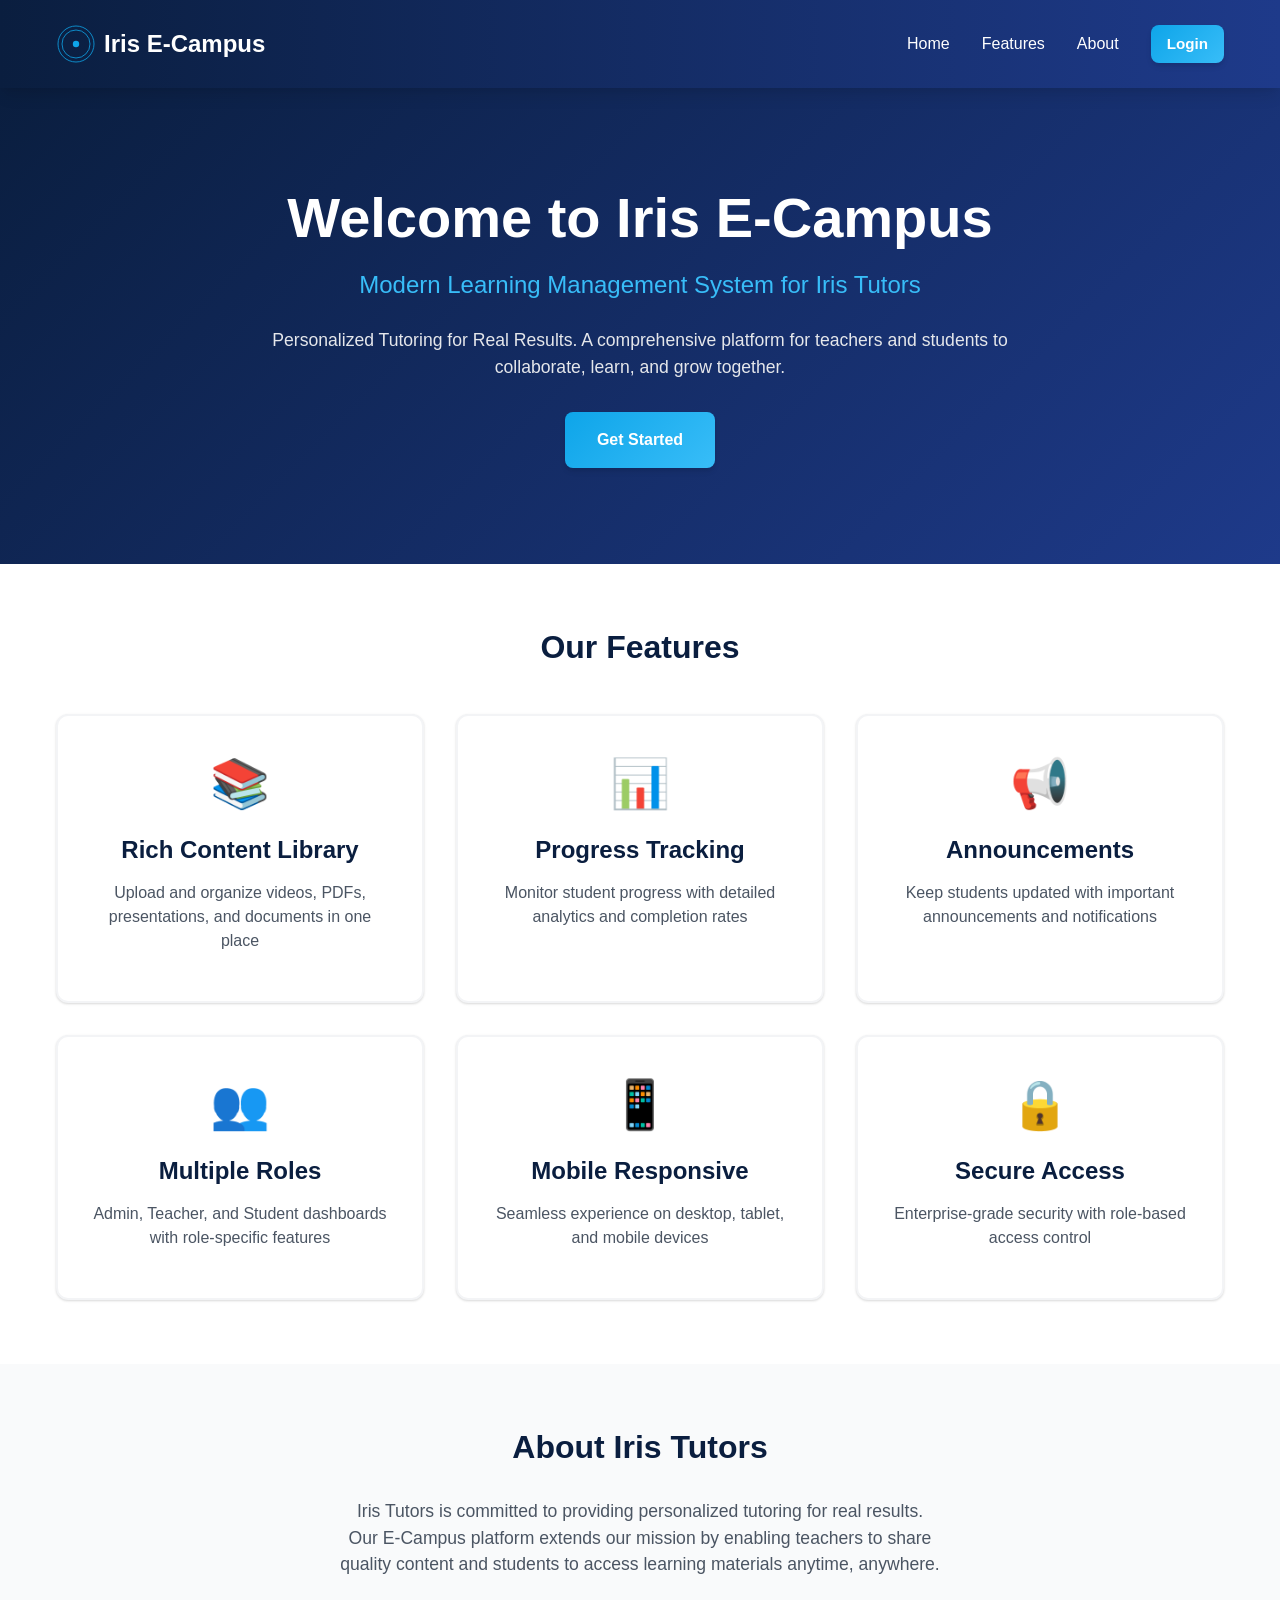
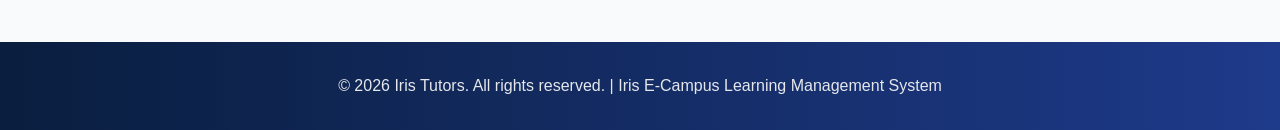
==== index.html @ 7f619073 "Add complete Iris E-Campus project files - HTML pages, CSS styling, and JavaScript functionality" ====
<!DOCTYPE html>
<html lang="en">
<head>
    <meta charset="UTF-8">
    <meta name="viewport" content="width=device-width, initial-scale=1.0">
    <title>Iris E-Campus - Learning Management System</title>
    <link rel="stylesheet" href="assets/css/styles.css">
</head>
<body>
    <!-- Navigation -->
    <nav class="navbar">
        <div class="container">
            <div class="navbar-brand">
                <div class="logo">
                    <svg class="logo-icon" viewBox="0 0 100 100" xmlns="http://www.w3.org/2000/svg">
                        <circle cx="50" cy="50" r="45" fill="none" stroke="currentColor" stroke-width="2"/>
                        <circle cx="50" cy="50" r="35" fill="none" stroke="currentColor" stroke-width="2"/>
                        <circle cx="50" cy="50" r="8" fill="currentColor"/>
                    </svg>
                    <span>Iris E-Campus</span>
                </div>
            </div>
            <div class="navbar-menu">
                <a href="#home" class="nav-link">Home</a>
                <a href="#features" class="nav-link">Features</a>
                <a href="#about" class="nav-link">About</a>
                <a href="login.html" class="btn btn-primary">Login</a>
            </div>
        </div>
    </nav>

    <!-- Hero Section -->
    <section class="hero" id="home">
        <div class="container">
            <div class="hero-content">
                <h1 class="hero-title">Welcome to Iris E-Campus</h1>
                <p class="hero-subtitle">Modern Learning Management System for Iris Tutors</p>
                <p class="hero-description">
                    Personalized Tutoring for Real Results. A comprehensive platform for teachers and students 
                    to collaborate, learn, and grow together.
                </p>
                <a href="login.html" class="btn btn-large btn-primary">Get Started</a>
            </div>
        </div>
    </section>

    <!-- Features Section -->
    <section class="features" id="features">
        <div class="container">
            <h2>Our Features</h2>
            <div class="features-grid">
                <div class="feature-card">
                    <div class="feature-icon">📚</div>
                    <h3>Rich Content Library</h3>
                    <p>Upload and organize videos, PDFs, presentations, and documents in one place</p>
                </div>
                <div class="feature-card">
                    <div class="feature-icon">📊</div>
                    <h3>Progress Tracking</h3>
                    <p>Monitor student progress with detailed analytics and completion rates</p>
                </div>
                <div class="feature-card">
                    <div class="feature-icon">📢</div>
                    <h3>Announcements</h3>
                    <p>Keep students updated with important announcements and notifications</p>
                </div>
                <div class="feature-card">
                    <div class="feature-icon">👥</div>
                    <h3>Multiple Roles</h3>
                    <p>Admin, Teacher, and Student dashboards with role-specific features</p>
                </div>
                <div class="feature-card">
                    <div class="feature-icon">📱</div>
                    <h3>Mobile Responsive</h3>
                    <p>Seamless experience on desktop, tablet, and mobile devices</p>
                </div>
                <div class="feature-card">
                    <div class="feature-icon">🔒</div>
                    <h3>Secure Access</h3>
                    <p>Enterprise-grade security with role-based access control</p>
                </div>
            </div>
        </div>
    </section>

    <!-- About Section -->
    <section class="about" id="about">
        <div class="container">
            <h2>About Iris Tutors</h2>
            <p>
                Iris Tutors is committed to providing personalized tutoring for real results. Our E-Campus platform 
                extends our mission by enabling teachers to share quality content and students to access learning materials anytime, anywhere.
            </p>
        </div>
    </section>

    <!-- Footer -->
    <footer class="footer">
        <div class="container">
            <p>&copy; 2026 Iris Tutors. All rights reserved. | Iris E-Campus Learning Management System</p>
        </div>
    </footer>

    <script src="assets/js/main.js"></script>
</body>
</html>
---- assets/css/styles.css ----
/* =====================================================
   IRIS E-CAMPUS - MAIN STYLES
   Color Scheme: Dark Blue, Light Blue, Purple
   ===================================================== */

:root {
    /* Primary Colors - Blue Theme */
    --dark-blue: #0a1e3f;
    --light-blue: #1e3a8a;
    --bright-blue: #0ea5e9;
    --sky-blue: #38bdf8;
    --purple: #8b5cf6;
    --purple-light: #a78bfa;
    
    /* Neutral Colors */
    --white: #ffffff;
    --gray-50: #f9fafb;
    --gray-100: #f3f4f6;
    --gray-200: #e5e7eb;
    --gray-300: #d1d5db;
    --gray-400: #9ca3af;
    --gray-500: #6b7280;
    --gray-600: #4b5563;
    --gray-700: #374151;
    --gray-800: #1f2937;
    --gray-900: #111827;
    
    /* Status Colors */
    --success: #10b981;
    --warning: #f59e0b;
    --error: #ef4444;
    --info: #3b82f6;
    
    /* Spacing */
    --spacing-xs: 0.25rem;
    --spacing-sm: 0.5rem;
    --spacing-md: 1rem;
    --spacing-lg: 1.5rem;
    --spacing-xl: 2rem;
    --spacing-2xl: 3rem;
    
    /* Border Radius */
    --radius-sm: 0.375rem;
    --radius-md: 0.5rem;
    --radius-lg: 0.75rem;
    --radius-xl: 1rem;
    
    /* Transitions */
    --transition: all 0.3s ease;
    --transition-fast: all 0.15s ease;
    
    /* Shadows */
    --shadow-sm: 0 1px 2px 0 rgba(0, 0, 0, 0.05);
    --shadow: 0 1px 3px 0 rgba(0, 0, 0, 0.1), 0 1px 2px 0 rgba(0, 0, 0, 0.06);
    --shadow-md: 0 4px 6px -1px rgba(0, 0, 0, 0.1), 0 2px 4px -1px rgba(0, 0, 0, 0.06);
    --shadow-lg: 0 10px 15px -3px rgba(0, 0, 0, 0.1), 0 4px 6px -2px rgba(0, 0, 0, 0.05);
    --shadow-xl: 0 20px 25px -5px rgba(0, 0, 0, 0.1), 0 10px 10px -5px rgba(0, 0, 0, 0.04);
}

/* =====================================================
   RESET & BASE STYLES
   ===================================================== */

* {
    margin: 0;
    padding: 0;
    box-sizing: border-box;
}

html {
    font-size: 16px;
    scroll-behavior: smooth;
}

body {
    font-family: -apple-system, BlinkMacSystemFont, 'Segoe UI', 'Roboto', 'Oxygen',
        'Ubuntu', 'Cantarell', 'Fira Sans', 'Droid Sans', 'Helvetica Neue', sans-serif;
    -webkit-font-smoothing: antialiased;
    -moz-osx-font-smoothing: grayscale;
    background: linear-gradient(135deg, var(--dark-blue) 0%, var(--light-blue) 100%);
    color: var(--gray-800);
    line-height: 1.5;
}

/* =====================================================
   TYPOGRAPHY
   ===================================================== */

h1, h2, h3, h4, h5, h6 {
    font-weight: 700;
    line-height: 1.2;
    color: var(--dark-blue);
}

h1 { font-size: 2.5rem; }
h2 { font-size: 2rem; }
h3 { font-size: 1.5rem; }
h4 { font-size: 1.25rem; }
h5 { font-size: 1.125rem; }
h6 { font-size: 1rem; }

p {
    color: var(--gray-600);
    margin-bottom: var(--spacing-md);
}

a {
    color: var(--bright-blue);
    text-decoration: none;
    transition: var(--transition-fast);
}

a:hover {
    color: var(--sky-blue);
    text-decoration: underline;
}

/* =====================================================
   CONTAINER & LAYOUT
   ===================================================== */

.container {
    max-width: 1200px;
    margin: 0 auto;
    padding: 0 var(--spacing-md);
}

/* =====================================================
   BUTTONS
   ===================================================== */

.btn {
    display: inline-flex;
    align-items: center;
    justify-content: center;
    padding: var(--spacing-sm) var(--spacing-md);
    border: none;
    border-radius: var(--radius-md);
    font-weight: 600;
    cursor: pointer;
    transition: var(--transition);
    text-decoration: none;
    font-size: 0.95rem;
    gap: var(--spacing-sm);
}

.btn:disabled {
    opacity: 0.5;
    cursor: not-allowed;
}

.btn-primary {
    background: linear-gradient(135deg, var(--bright-blue) 0%, var(--sky-blue) 100%);
    color: var(--white);
    box-shadow: var(--shadow-md);
}

.btn-primary:hover:not(:disabled) {
    transform: translateY(-2px);
    box-shadow: var(--shadow-lg);
}

.btn-secondary {
    background: var(--gray-200);
    color: var(--dark-blue);
}

.btn-secondary:hover:not(:disabled) {
    background: var(--gray-300);
}

.btn-danger {
    background: var(--error);
    color: var(--white);
}

.btn-danger:hover:not(:disabled) {
    background: #dc2626;
}

.btn-large {
    padding: var(--spacing-md) var(--spacing-xl);
    font-size: 1rem;
}

.btn-block {
    width: 100%;
    display: flex;
}

.btn-icon {
    background: transparent;
    border: none;
    font-size: 1.5rem;
    cursor: pointer;
    padding: var(--spacing-sm);
    transition: var(--transition);
}

.btn-icon:hover {
    transform: scale(1.1);
}

/* =====================================================
   FORMS
   ===================================================== */

.form {
    display: flex;
    flex-direction: column;
    gap: var(--spacing-lg);
}

.form-group {
    display: flex;
    flex-direction: column;
    gap: var(--spacing-sm);
}

.form-row {
    display: grid;
    grid-template-columns: 1fr 1fr;
    gap: var(--spacing-lg);
}

label {
    font-weight: 600;
    color: var(--dark-blue);
    font-size: 0.95rem;
}

input[type="text"],
input[type="email"],
input[type="password"],
input[type="number"],
textarea,
select {
    padding: var(--spacing-sm) var(--spacing-md);
    border: 2px solid var(--gray-200);
    border-radius: var(--radius-md);
    font-family: inherit;
    font-size: 0.95rem;
    transition: var(--transition);
}

input[type="text"]:focus,
input[type="email"]:focus,
input[type="password"]:focus,
input[type="number"]:focus,
textarea:focus,
select:focus {
    outline: none;
    border-color: var(--bright-blue);
    box-shadow: 0 0 0 3px rgba(14, 165, 233, 0.1);
}

textarea {
    resize: vertical;
    min-height: 100px;
}

.checkbox {
    flex-direction: row;
    align-items: center;
    gap: var(--spacing-md);
}

input[type="checkbox"] {
    width: 1.25rem;
    height: 1.25rem;
    cursor: pointer;
    accent-color: var(--bright-blue);
}

/* =====================================================
   NAVBAR
   ===================================================== */

.navbar {
    background: linear-gradient(90deg, var(--dark-blue) 0%, var(--light-blue) 100%);
    color: var(--white);
    padding: var(--spacing-lg) 0;
    box-shadow: var(--shadow-lg);
    position: sticky;
    top: 0;
    z-index: 100;
}

.navbar .container {
    display: flex;
    justify-content: space-between;
    align-items: center;
}

.navbar-brand {
    display: flex;
    align-items: center;
    gap: var(--spacing-md);
    font-size: 1.5rem;
    font-weight: 700;
}

.logo {
    display: flex;
    align-items: center;
    gap: var(--spacing-sm);
}

.logo-icon {
    width: 40px;
    height: 40px;
    color: var(--bright-blue);
}

.navbar-menu {
    display: flex;
    align-items: center;
    gap: var(--spacing-xl);
}

.nav-link {
    color: var(--white);
    text-decoration: none;
    transition: var(--transition);
    font-weight: 500;
}

.nav-link:hover {
    color: var(--bright-blue);
}

/* =====================================================
   HERO SECTION
   ===================================================== */

.hero {
    background: linear-gradient(135deg, var(--dark-blue) 0%, var(--light-blue) 100%);
    color: var(--white);
    padding: 6rem 0;
    text-align: center;
}

.hero-content {
    max-width: 800px;
    margin: 0 auto;
}

.hero-title {
    font-size: 3.5rem;
    margin-bottom: var(--spacing-md);
    color: var(--white);
}

.hero-subtitle {
    font-size: 1.5rem;
    margin-bottom: var(--spacing-lg);
    color: var(--sky-blue);
}

.hero-description {
    font-size: 1.1rem;
    margin-bottom: var(--spacing-xl);
    color: var(--gray-200);
}

/* =====================================================
   FEATURES SECTION
   ===================================================== */

.features {
    padding: 4rem 0;
    background: var(--white);
}

.features h2 {
    text-align: center;
    margin-bottom: 3rem;
    color: var(--dark-blue);
}

.features-grid {
    display: grid;
    grid-template-columns: repeat(auto-fit, minmax(300px, 1fr));
    gap: var(--spacing-xl);
}

.feature-card {
    background: var(--white);
    padding: var(--spacing-xl);
    border-radius: var(--radius-lg);
    border: 2px solid var(--gray-100);
    text-align: center;
    transition: var(--transition);
    box-shadow: var(--shadow);
}

.feature-card:hover {
    transform: translateY(-8px);
    border-color: var(--bright-blue);
    box-shadow: var(--shadow-lg);
}

.feature-icon {
    font-size: 3rem;
    margin-bottom: var(--spacing-md);
}

.feature-card h3 {
    margin-bottom: var(--spacing-md);
    color: var(--dark-blue);
}

.feature-card p {
    color: var(--gray-600);
}

/* =====================================================
   ABOUT SECTION
   ===================================================== */

.about {
    padding: 4rem 0;
    background: var(--gray-50);
}

.about h2 {
    text-align: center;
    margin-bottom: var(--spacing-xl);
    color: var(--dark-blue);
}

.about p {
    text-align: center;
    max-width: 600px;
    margin: 0 auto;
    font-size: 1.1rem;
    color: var(--gray-600);
}

/* =====================================================
   FOOTER
   ===================================================== */

.footer {
    background: linear-gradient(90deg, var(--dark-blue) 0%, var(--light-blue) 100%);
    color: var(--white);
    padding: var(--spacing-xl) 0;
    text-align: center;
}

.footer p {
    color: var(--gray-200);
    margin: 0;
}

/* =====================================================
   LOGIN PAGE
   ===================================================== */

.login-page {
    background: linear-gradient(135deg, var(--dark-blue) 0%, var(--light-blue) 100%);
    min-height: 100vh;
    display: flex;
    align-items: center;
    justify-content: center;
}

.login-container {
    display: grid;
    grid-template-columns: 1fr 1fr;
    gap: var(--spacing-2xl);
    max-width: 1000px;
    width: 100%;
    padding: var(--spacing-lg);
}

.login-box {
    background: var(--white);
    padding: var(--spacing-2xl);
    border-radius: var(--radius-xl);
    box-shadow: var(--shadow-xl);
}

.login-logo {
    text-align: center;
    margin-bottom: var(--spacing-2xl);
}

.login-logo h1 {
    color: var(--dark-blue);
    margin-top: var(--spacing-md);
}

.login-form {
    gap: var(--spacing-md);
}

.login-links {
    display: flex;
    justify-content: space-between;
    align-items: center;
    margin-top: var(--spacing-md);
}

.forgot-password {
    color: var(--bright-blue);
    font-size: 0.9rem;
}

.login-info {
    color: var(--white);
}

.login-info h2 {
    color: var(--white);
    margin-bottom: var(--spacing-md);
}

.login-info p {
    color: var(--gray-200);
    margin-bottom: var(--spacing-md);
}

.login-features {
    list-style: none;
    margin: var(--spacing-xl) 0;
}

.login-features li {
    margin-bottom: var(--spacing-md);
    font-size: 1.05rem;
    color: var(--white);
}

.login-footer {
    font-style: italic;
    color: var(--sky-blue);
    margin-top: var(--spacing-xl);
}

/* =====================================================
   DASHBOARD LAYOUT
   ===================================================== */

.dashboard {
    display: grid;
    grid-template-columns: 250px 1fr;
    min-height: 100vh;
    background: var(--gray-50);
}

.sidebar {
    background: linear-gradient(180deg, var(--dark-blue) 0%, var(--light-blue) 100%);
    color: var(--white);
    padding: var(--spacing-lg) 0;
    position: fixed;
    width: 250px;
    height: 100vh;
    overflow-y: auto;
    box-shadow: var(--shadow-lg);
}

.sidebar-brand {
    display: flex;
    align-items: center;
    gap: var(--spacing-md);
    padding: 0 var(--spacing-lg);
    margin-bottom: var(--spacing-xl);
    font-size: 1.25rem;
    font-weight: 700;
    color: var(--white);
}

.sidebar-nav {
    display: flex;
    flex-direction: column;
    gap: var(--spacing-sm);
}

.nav-item {
    display: flex;
    align-items: center;
    gap: var(--spacing-md);
    padding: var(--spacing-md) var(--spacing-lg);
    color: var(--gray-200);
    text-decoration: none;
    transition: var(--transition);
    cursor: pointer;
    border-left: 3px solid transparent;
}

.nav-item:hover,
.nav-item.active {
    background: rgba(14, 165, 233, 0.1);
    color: var(--white);
    border-left-color: var(--bright-blue);
}

.nav-item .icon {
    font-size: 1.5rem;
}

.main-content {
    grid-column: 2;
    display: flex;
    flex-direction: column;
    min-height: 100vh;
}

.top-nav {
    background: var(--white);
    display: flex;
    justify-content: space-between;
    align-items: center;
    padding: var(--spacing-md) var(--spacing-xl);
    box-shadow: var(--shadow);
}

.nav-left,
.nav-right {
    display: flex;
    align-items: center;
    gap: var(--spacing-lg);
}

.sidebar-toggle {
    display: none;
    background: none;
    border: none;
    font-size: 1.5rem;
    cursor: pointer;
}

.search-bar {
    display: flex;
    align-items: center;
    background: var(--gray-100);
    border-radius: var(--radius-lg);
    padding: var(--spacing-sm) var(--spacing-md);
    gap: var(--spacing-sm);
}

.search-bar input {
    background: none;
    border: none;
    outline: none;
    width: 200px;
}

.search-icon {
    color: var(--gray-400);
    font-size: 1.2rem;
}

.user-menu {
    display: flex;
    align-items: center;
    gap: var(--spacing-md);
    position: relative;
}

.avatar {
    width: 40px;
    height: 40px;
    border-radius: 50%;
    object-fit: cover;
}

.user-menu-btn {
    background: none;
    border: none;
    cursor: pointer;
    display: flex;
    align-items: center;
    gap: var(--spacing-sm);
    color: var(--dark-blue);
    font-weight: 600;
}

.user-dropdown {
    position: absolute;
    top: 100%;
    right: 0;
    background: var(--white);
    border-radius: var(--radius-lg);
    box-shadow: var(--shadow-lg);
    min-width: 150px;
    margin-top: var(--spacing-md);
    overflow: hidden;
    z-index: 1000;
}

.user-dropdown.hidden {
    display: none;
}

.user-dropdown a {
    display: block;
    padding: var(--spacing-md) var(--spacing-lg);
    color: var(--gray-700);
    text-decoration: none;
    transition: var(--transition);
}

.user-dropdown a:hover {
    background: var(--gray-100);
    color: var(--bright-blue);
}

.dashboard-content {
    flex: 1;
    padding: var(--spacing-xl);
    overflow-y: auto;
}

.page {
    display: none;
}

.page.active {
    display: block;
    animation: fadeIn 0.3s ease-in;
}

@keyframes fadeIn {
    from { opacity: 0; }
    to { opacity: 1; }
}

/* =====================================================
   DASHBOARD COMPONENTS
   ===================================================== */

.stats-grid {
    display: grid;
    grid-template-columns: repeat(auto-fit, minmax(250px, 1fr));
    gap: var(--spacing-lg);
    margin-bottom: var(--spacing-xl);
}

.stat-card {
    background: var(--white);
    padding: var(--spacing-lg);
    border-radius: var(--radius-lg);
    box-shadow: var(--shadow);
    display: flex;
    align-items: center;
    gap: var(--spacing-lg);
    transition: var(--transition);
}

.stat-card:hover {
    box-shadow: var(--shadow-lg);
    transform: translateY(-4px);
}

.stat-icon {
    font-size: 2.5rem;
    min-width: 60px;
    text-align: center;
}

.stat-info h3 {
    font-size: 0.95rem;
    color: var(--gray-600);
    font-weight: 600;
    margin: 0 0 var(--spacing-sm) 0;
}

.stat-number {
    font-size: 1.75rem;
    font-weight: 700;
    color: var(--bright-blue);
    margin: 0;
}

.page-header {
    display: flex;
    justify-content: space-between;
    align-items: center;
    margin-bottom: var(--spacing-xl);
}

.page-header h3 {
    margin: 0;
}

.dashboard-section {
    background: var(--white);
    padding: var(--spacing-xl);
    border-radius: var(--radius-lg);
    box-shadow: var(--shadow);
    margin-bottom: var(--spacing-xl);
}

.dashboard-section h3 {
    margin-bottom: var(--spacing-lg);
    color: var(--dark-blue);
}

.subjects-grid {
    display: grid;
    grid-template-columns: repeat(auto-fill, minmax(280px, 1fr));
    gap: var(--spacing-lg);
}

.subject-card {
    background: linear-gradient(135deg, var(--light-blue) 0%, var(--purple) 100%);
    color: var(--white);
    padding: var(--spacing-xl);
    border-radius: var(--radius-lg);
    cursor: pointer;
    transition: var(--transition);
    box-shadow: var(--shadow-md);
}

.subject-card:hover {
    transform: translateY(-6px);
    box-shadow: var(--shadow-lg);
}

.subject-card h4 {
    color: var(--white);
    margin: 0 0 var(--spacing-sm) 0;
}

.subject-card p {
    color: rgba(255, 255, 255, 0.9);
    margin: 0;
    font-size: 0.95rem;
}

.resources-grid {
    display: grid;
    grid-template-columns: repeat(auto-fill, minmax(250px, 1fr));
    gap: var(--spacing-lg);
}

.resource-card {
    background: var(--white);
    border-radius: var(--radius-lg);
    overflow: hidden;
    box-shadow: var(--shadow);
    transition: var(--transition);
    cursor: pointer;
}

.resource-card:hover {
    box-shadow: var(--shadow-lg);
    transform: translateY(-4px);
}

.resource-thumbnail {
    width: 100%;
    height: 150px;
    background: linear-gradient(135deg, var(--light-blue), var(--purple));
    display: flex;
    align-items: center;
    justify-content: center;
    font-size: 2.5rem;
    color: var(--white);
}

.resource-info {
    padding: var(--spacing-lg);
}

.resource-info h4 {
    margin: 0 0 var(--spacing-sm) 0;
    color: var(--dark-blue);
    font-size: 1rem;
}

.resource-meta {
    display: flex;
    justify-content: space-between;
    font-size: 0.85rem;
    color: var(--gray-500);
    margin-bottom: var(--spacing-md);
}

.resource-actions {
    display: flex;
    gap: var(--spacing-sm);
}

.resource-actions button {
    flex: 1;
    padding: var(--spacing-sm);
    font-size: 0.85rem;
}

/* =====================================================
   VIDEO PLAYER STYLES
   ===================================================== */

.video-player-container {
    padding: var(--spacing-xl);
}

.video-player {
    width: 100%;
    border-radius: var(--radius-lg);
    margin-bottom: var(--spacing-xl);
}

.video-stats {
    display: flex;
    gap: var(--spacing-xl);
    margin-bottom: var(--spacing-xl);
    padding-bottom: var(--spacing-lg);
    border-bottom: 2px solid var(--gray-100);
}

.video-stats .stat {
    display: flex;
    align-items: center;
    gap: var(--spacing-md);
}

.stat-label {
    font-weight: 600;
    color: var(--gray-700);
}

.stat-value {
    font-size: 1.25rem;
    font-weight: 700;
    color: var(--bright-blue);
}

.progress-section {
    margin-bottom: var(--spacing-xl);
}

.progress-section label {
    display: block;
    margin-bottom: var(--spacing-md);
}

.progress-bar {
    width: 100%;
    height: 8px;
    background: var(--gray-200);
    border-radius: var(--radius-sm);
    overflow: hidden;
    margin-bottom: var(--spacing-md);
}

.progress-fill {
    height: 100%;
    background: linear-gradient(90deg, var(--bright-blue), var(--sky-blue));
    border-radius: var(--radius-sm);
    transition: width 0.3s ease;
    width: 0%;
}

.video-description {
    margin-bottom: var(--spacing-xl);
}

.video-description h4 {
    margin-bottom: var(--spacing-md);
    color: var(--dark-blue);
}

.video-description p {
    color: var(--gray-600);
}

.video-actions {
    display: flex;
    gap: var(--spacing-md);
}

/* =====================================================
   PROGRESS TRACKING
   ===================================================== */

.progress-overview {
    background: var(--white);
    padding: var(--spacing-xl);
    border-radius: var(--radius-lg);
    box-shadow: var(--shadow);
    margin-bottom: var(--spacing-xl);
}

.progress-overview h3 {
    margin-bottom: var(--spacing-xl);
    color: var(--dark-blue);
}

.overall-progress {
    display: flex;
    justify-content: center;
}

.progress-circle {
    position: relative;
    width: 150px;
    height: 150px;
}

.progress-circle svg {
    width: 100%;
    height: 100%;
    transform: rotate(-90deg);
}

.progress-bg {
    fill: none;
    stroke: var(--gray-200);
    stroke-width: 8;
}

.progress-fill {
    fill: none;
    stroke: url(#gradient);
    stroke-width: 8;
    stroke-linecap: round;
}

.progress-text {
    position: absolute;
    top: 50%;
    left: 50%;
    transform: translate(-50%, -50%);
    text-align: center;
}

.progress-text span {
    display: block;
    font-size: 1.75rem;
    font-weight: 700;
    color: var(--bright-blue);
}

.progress-text small {
    color: var(--gray-500);
    font-size: 0.9rem;
}

/* =====================================================
   TABLES
   ===================================================== */

.table-container {
    overflow-x: auto;
    border-radius: var(--radius-lg);
    box-shadow: var(--shadow);
}

.data-table {
    width: 100%;
    border-collapse: collapse;
    background: var(--white);
}

.data-table thead {
    background: linear-gradient(90deg, var(--dark-blue) 0%, var(--light-blue) 100%);
    color: var(--white);
}

.data-table th {
    padding: var(--spacing-lg);
    text-align: left;
    font-weight: 600;
    border-bottom: 2px solid var(--gray-200);
}

.data-table td {
    padding: var(--spacing-lg);
    border-bottom: 1px solid var(--gray-200);
}

.data-table tbody tr:hover {
    background: var(--gray-50);
}

.data-table tbody tr:last-child td {
    border-bottom: none;
}

/* =====================================================
   MODALS
   ===================================================== */

.modal {
    display: none;
    position: fixed;
    top: 0;
    left: 0;
    width: 100%;
    height: 100%;
    background: rgba(0, 0, 0, 0.5);
    z-index: 2000;
    align-items: center;
    justify-content: center;
}

.modal.hidden {
    display: none !important;
}

.modal:not(.hidden) {
    display: flex !important;
}

.modal-content {
    background: var(--white);
    border-radius: var(--radius-xl);
    box-shadow: var(--shadow-xl);
    max-width: 500px;
    width: 90%;
    max-height: 90vh;
    overflow-y: auto;
}

.modal-large {
    max-width: 700px;
}

.modal-xlarge {
    max-width: 900px;
}

.modal-header {
    display: flex;
    justify-content: space-between;
    align-items: center;
    padding: var(--spacing-xl);
    border-bottom: 2px solid var(--gray-100);
}

.modal-header h3 {
    margin: 0;
    color: var(--dark-blue);
}

.modal-close {
    background: none;
    border: none;
    font-size: 1.5rem;
    cursor: pointer;
    color: var(--gray-500);
    transition: var(--transition);
}

.modal-close:hover {
    color: var(--error);
}

.modal-actions {
    display: flex;
    gap: var(--spacing-md);
    justify-content: flex-end;
    padding: var(--spacing-xl);
    border-top: 2px solid var(--gray-100);
}

/* =====================================================
   ALERTS & NOTIFICATIONS
   ===================================================== */

.alert {
    padding: var(--spacing-lg);
    border-radius: var(--radius-md);
    margin-bottom: var(--spacing-md);
    display: none;
}

.alert:not(.hidden) {
    display: block;
}

.alert.hidden {
    display: none;
}

.alert-success {
    background: #dcfce7;
    color: #166534;
    border: 2px solid #22c55e;
}

.alert-error {
    background: #fee2e2;
    color: #991b1b;
    border: 2px solid #ef4444;
}

.alert-warning {
    background: #fef3c7;
    color: #92400e;
    border: 2px solid #f59e0b;
}

.alert-info {
    background: #dbeafe;
    color: #1e40af;
    border: 2px solid #3b82f6;
}

.notifications-container {
    position: fixed;
    top: var(--spacing-xl);
    right: var(--spacing-xl);
    max-width: 400px;
    z-index: 3000;
    display: flex;
    flex-direction: column;
    gap: var(--spacing-md);
}

.toast {
    padding: var(--spacing-lg);
    background: var(--white);
    border-radius: var(--radius-lg);
    box-shadow: var(--shadow-lg);
    animation: slideIn 0.3s ease-out;
}

@keyframes slideIn {
    from {
        transform: translateX(400px);
        opacity: 0;
    }
    to {
        transform: translateX(0);
        opacity: 1;
    }
}

.toast.success {
    border-left: 4px solid var(--success);
}

.toast.error {
    border-left: 4px solid var(--error);
}

.toast.warning {
    border-left: 4px solid var(--warning);
}

/* =====================================================
   FILE UPLOAD
   ===================================================== */

.file-upload {
    position: relative;
}

.file-upload input[type="file"] {
    display: none;
}

.upload-area {
    border: 2px dashed var(--bright-blue);
    border-radius: var(--radius-lg);
    padding: var(--spacing-xl);
    text-align: center;
    cursor: pointer;
    transition: var(--transition);
    background: var(--gray-50);
}

.upload-area:hover {
    background: var(--sky-blue);
    background: rgba(14, 165, 233, 0.1);
    border-color: var(--sky-blue);
}

.upload-area p {
    margin: 0 0 var(--spacing-md) 0;
    color: var(--gray-600);
    font-weight: 600;
}

.file-info {
    color: var(--bright-blue);
    font-weight: 600;
}

.upload-progress {
    margin-top: var(--spacing-lg);
    display: none;
}

.upload-progress:not(.hidden) {
    display: block;
}

.upload-progress .progress-bar {
    height: 12px;
}

/* =====================================================
   LOADING SPINNERS
   ===================================================== */

.spinner {
    display: none;
    width: 40px;
    height: 40px;
    border: 4px solid var(--gray-200);
    border-top-color: var(--bright-blue);
    border-radius: 50%;
    animation: spin 1s linear infinite;
}

.spinner:not(.hidden) {
    display: inline-block;
}

.spinner.hidden {
    display: none;
}

@keyframes spin {
    to { transform: rotate(360deg); }
}

/* =====================================================
   EMPTY STATES
   ===================================================== */

.empty-state {
    text-align: center;
    padding: var(--spacing-2xl);
    background: var(--white);
    border-radius: var(--radius-lg);
    box-shadow: var(--shadow);
}

.empty-state-icon {
    font-size: 4rem;
    margin-bottom: var(--spacing-md);
}

.empty-state h3 {
    margin-bottom: var(--spacing-sm);
    color: var(--dark-blue);
}

.empty-state p {
    color: var(--gray-500);
    margin-bottom: var(--spacing-lg);
}

/* =====================================================
   RESPONSIVE DESIGN
   ===================================================== */

@media (max-width: 768px) {
    .dashboard {
        grid-template-columns: 1fr;
    }

    .sidebar {
        position: absolute;
        width: 250px;
        height: auto;
        transform: translateX(-100%);
        transition: var(--transition);
        z-index: 1000;
    }

    .sidebar.open {
        transform: translateX(0);
    }

    .sidebar-toggle {
        display: block;
    }

    .nav-left {
        gap: var(--spacing-md);
    }

    .search-bar input {
        width: 150px;
    }

    .login-container {
        grid-template-columns: 1fr;
    }

    .stats-grid {
        grid-template-columns: 1fr 1fr;
    }

    .subjects-grid,
    .resources-grid {
        grid-template-columns: repeat(auto-fill, minmax(200px, 1fr));
    }

    .form-row {
        grid-template-columns: 1fr;
    }

    .modal-content {
        max-width: 90vw;
        width: 90%;
    }

    h1 { font-size: 2rem; }
    h2 { font-size: 1.5rem; }
    h3 { font-size: 1.25rem; }

    .hero-title {
        font-size: 2.5rem;
    }

    .navbar-menu {
        gap: var(--spacing-md);
    }
}

@media (max-width: 480px) {
    .stats-grid {
        grid-template-columns: 1fr;
    }

    .subjects-grid,
    .resources-grid {
        grid-template-columns: 1fr;
    }

    .data-table th,
    .data-table td {
        padding: var(--spacing-md);
        font-size: 0.85rem;
    }

    .video-stats {
        flex-direction: column;
        gap: var(--spacing-md);
    }

    .video-actions {
        flex-direction: column;
    }

    .video-actions button {
        width: 100%;
    }

    .hero {
        padding: 3rem 0;
    }

    .hero-title {
        font-size: 1.75rem;
    }

    .top-nav {
        flex-wrap: wrap;
        gap: var(--spacing-md);
    }

    .search-bar {
        width: 100%;
        order: 3;
    }

    .search-bar input {
        width: 100%;
    }

    .quick-actions {
        display: flex;
        flex-direction: column;
        gap: var(--spacing-md);
    }
}

/* =====================================================
   UTILITIES
   ===================================================== */

.text-center {
    text-align: center;
}

.text-right {
    text-align: right;
}

.mt-1 { margin-top: var(--spacing-sm); }
.mt-2 { margin-top: var(--spacing-md); }
.mt-3 { margin-top: var(--spacing-lg); }
.mt-4 { margin-top: var(--spacing-xl); }

.mb-1 { margin-bottom: var(--spacing-sm); }
.mb-2 { margin-bottom: var(--spacing-md); }
.mb-3 { margin-bottom: var(--spacing-lg); }
.mb-4 { margin-bottom: var(--spacing-xl); }

.hidden {
    display: none !important;
}

.visible {
    display: block !important;
}

.filters {
    display: flex;
    gap: var(--spacing-md);
    margin-bottom: var(--spacing-lg);
    flex-wrap: wrap;
}

.filter-select {
    padding: var(--spacing-sm) var(--spacing-md);
    border: 2px solid var(--gray-200);
    border-radius: var(--radius-md);
    background: var(--white);
}

.quick-actions {
    display: flex;
    gap: var(--spacing-md);
    margin-bottom: var(--spacing-xl);
}

.announcements-list {
    display: flex;
    flex-direction: column;
    gap: var(--spacing-lg);
}

.announcement-card {
    background: var(--white);
    padding: var(--spacing-lg);
    border-radius: var(--radius-lg);
    border-left: 4px solid var(--bright-blue);
    box-shadow: var(--shadow);
    transition: var(--transition);
}

.announcement-card:hover {
    box-shadow: var(--shadow-md);
}

.announcement-card h4 {
    margin: 0 0 var(--spacing-sm) 0;
    color: var(--dark-blue);
}

.announcement-card p {
    margin: 0 0 var(--spacing-sm) 0;
    color: var(--gray-600);
}

.announcement-meta {
    font-size: 0.85rem;
    color: var(--gray-500);
}

.analytics-grid {
    display: grid;
    grid-template-columns: repeat(auto-fit, minmax(300px, 1fr));
    gap: var(--spacing-lg);
}

.analytics-card {
    background: var(--white);
    padding: var(--spacing-xl);
    border-radius: var(--radius-lg);
    box-shadow: var(--shadow);
}

.analytics-card h4 {
    margin-bottom: var(--spacing-lg);
    color: var(--dark-blue);
}

.chart-placeholder {
    background: linear-gradient(135deg, var(--gray-100), var(--gray-200));
    padding: var(--spacing-xl);
    border-radius: var(--radius-lg);
    text-align: center;
    font-size: 2rem;
    color: var(--gray-400);
    min-height: 200px;
    display: flex;
    align-items: center;
    justify-content: center;
}

.analytics-list {
    display: flex;
    flex-direction: column;
    gap: var(--spacing-md);
}

.analytics-item {
    display: flex;
    justify-content: space-between;
    align-items: center;
    padding: var(--spacing-md);
    border-bottom: 1px solid var(--gray-100);
}

.analytics-item:last-child {
    border-bottom: none;
}

.analytics-item-name {
    font-weight: 600;
    color: var(--dark-blue);
}

.analytics-item-value {
    background: linear-gradient(135deg, var(--bright-blue), var(--sky-blue));
    color: var(--white);
    padding: var(--spacing-sm) var(--spacing-md);
    border-radius: var(--radius-sm);
    font-weight: 700;
    font-size: 0.9rem;
}
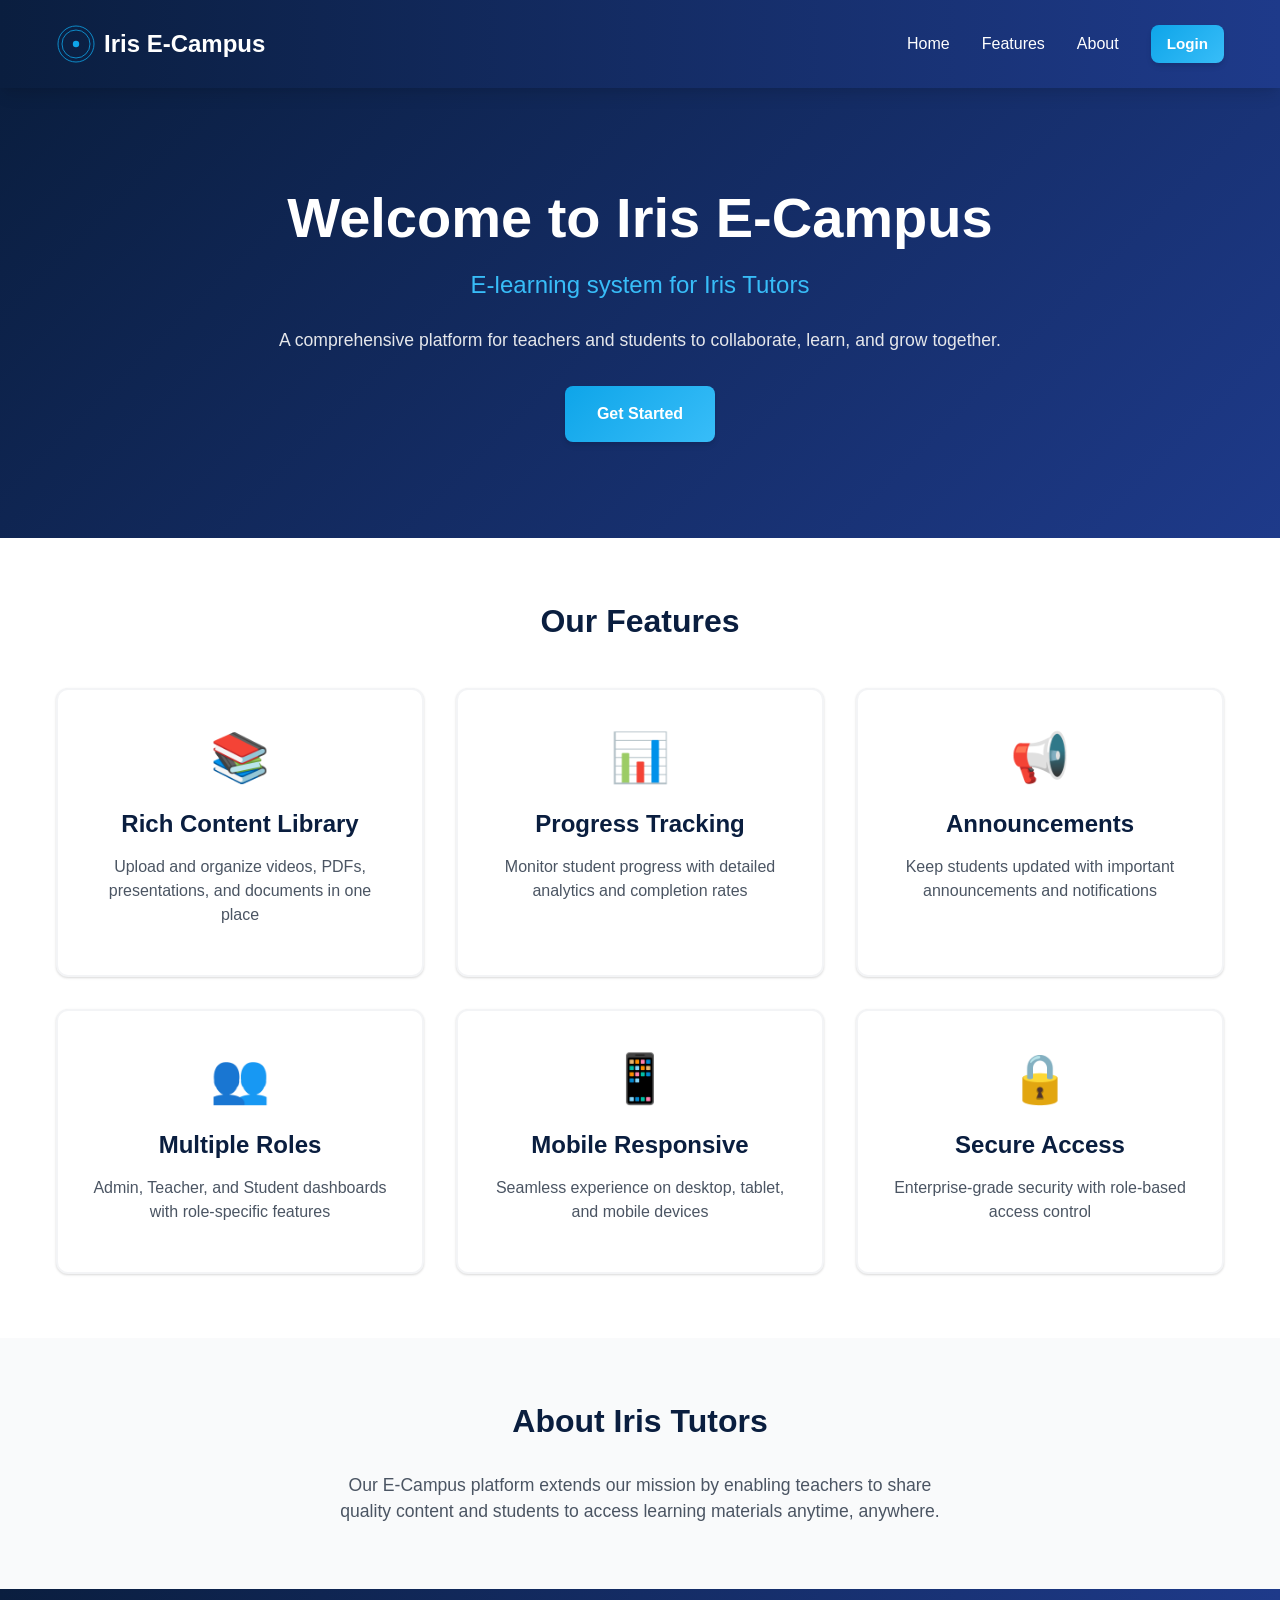
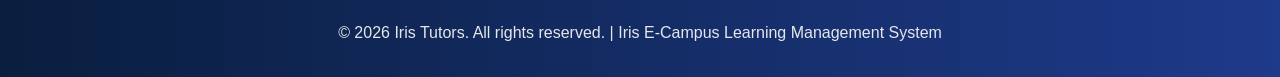
==== commit aa477ccb: "Update index.html" ====
--- a/index.html
+++ b/index.html
@@ -3,7 +3,7 @@
 <head>
     <meta charset="UTF-8">
     <meta name="viewport" content="width=device-width, initial-scale=1.0">
-    <title>Iris E-Campus - Learning Management System</title>
+    <title>Iris E-Campus - E-learning Management System</title>
     <link rel="stylesheet" href="assets/css/styles.css">
 </head>
 <body>
@@ -34,9 +34,9 @@
         <div class="container">
             <div class="hero-content">
                 <h1 class="hero-title">Welcome to Iris E-Campus</h1>
-                <p class="hero-subtitle">Modern Learning Management System for Iris Tutors</p>
+                <p class="hero-subtitle">E-learning system for Iris Tutors</p>
                 <p class="hero-description">
-                    Personalized Tutoring for Real Results. A comprehensive platform for teachers and students 
+                     A comprehensive platform for teachers and students 
                     to collaborate, learn, and grow together.
                 </p>
                 <a href="login.html" class="btn btn-large btn-primary">Get Started</a>
@@ -88,7 +88,7 @@
         <div class="container">
             <h2>About Iris Tutors</h2>
             <p>
-                Iris Tutors is committed to providing personalized tutoring for real results. Our E-Campus platform 
+                Our E-Campus platform 
                 extends our mission by enabling teachers to share quality content and students to access learning materials anytime, anywhere.
             </p>
         </div>
@@ -103,4 +103,4 @@
 
     <script src="assets/js/main.js"></script>
 </body>
-</html>+</html>
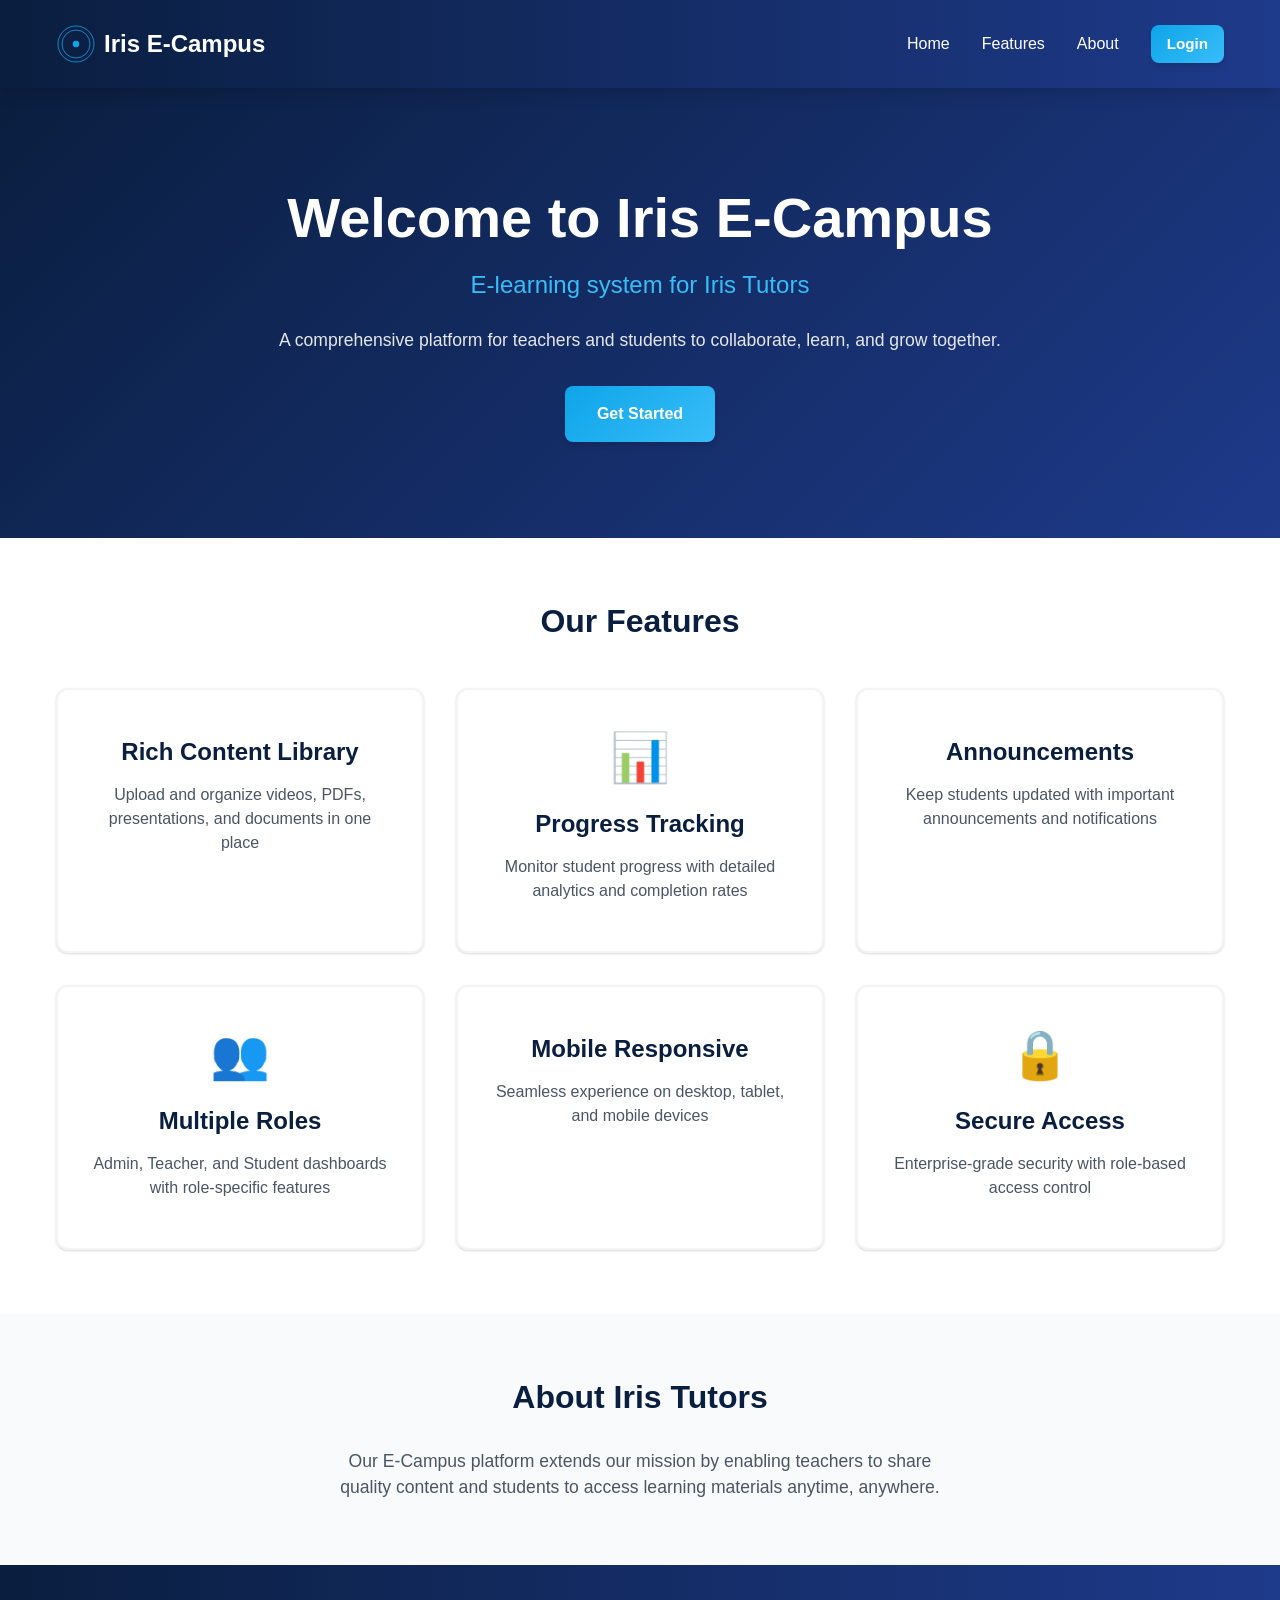
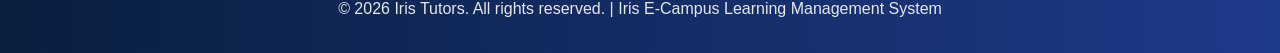
==== commit 9cbec6ea: "Update index.html" ====
--- a/index.html
+++ b/index.html
@@ -50,7 +50,7 @@
             <h2>Our Features</h2>
             <div class="features-grid">
                 <div class="feature-card">
-                    <div class="feature-icon">📚</div>
+                    <div class="feature-icon"></div>
                     <h3>Rich Content Library</h3>
                     <p>Upload and organize videos, PDFs, presentations, and documents in one place</p>
                 </div>
@@ -60,7 +60,7 @@
                     <p>Monitor student progress with detailed analytics and completion rates</p>
                 </div>
                 <div class="feature-card">
-                    <div class="feature-icon">📢</div>
+                    <div class="feature-icon"></div>
                     <h3>Announcements</h3>
                     <p>Keep students updated with important announcements and notifications</p>
                 </div>
@@ -70,7 +70,7 @@
                     <p>Admin, Teacher, and Student dashboards with role-specific features</p>
                 </div>
                 <div class="feature-card">
-                    <div class="feature-icon">📱</div>
+                    <div class="feature-icon"></div>
                     <h3>Mobile Responsive</h3>
                     <p>Seamless experience on desktop, tablet, and mobile devices</p>
                 </div>
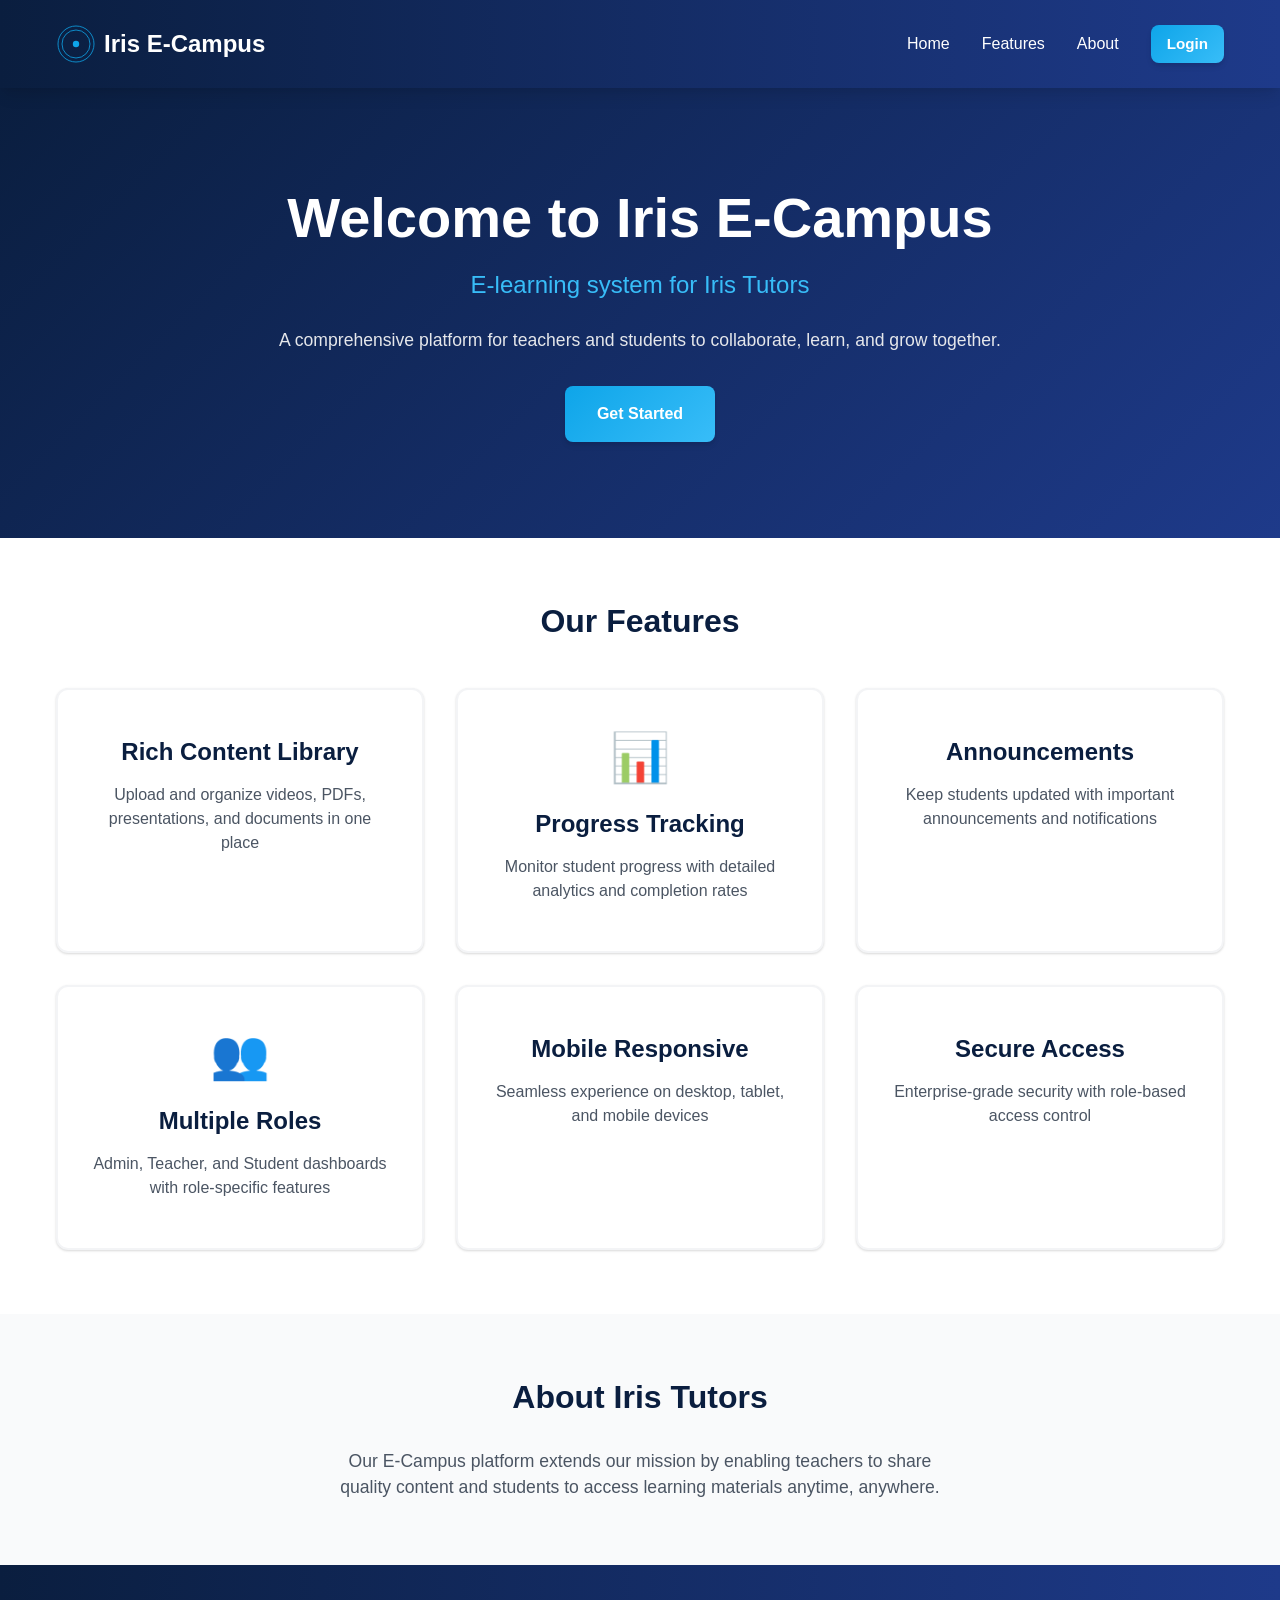
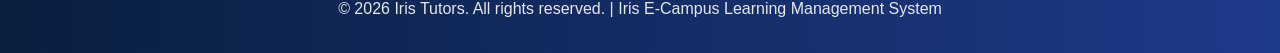
==== commit 733cc3e0: "Update index.html" ====
--- a/index.html
+++ b/index.html
@@ -75,7 +75,7 @@
                     <p>Seamless experience on desktop, tablet, and mobile devices</p>
                 </div>
                 <div class="feature-card">
-                    <div class="feature-icon">🔒</div>
+                    <div class="feature-icon"></div>
                     <h3>Secure Access</h3>
                     <p>Enterprise-grade security with role-based access control</p>
                 </div>
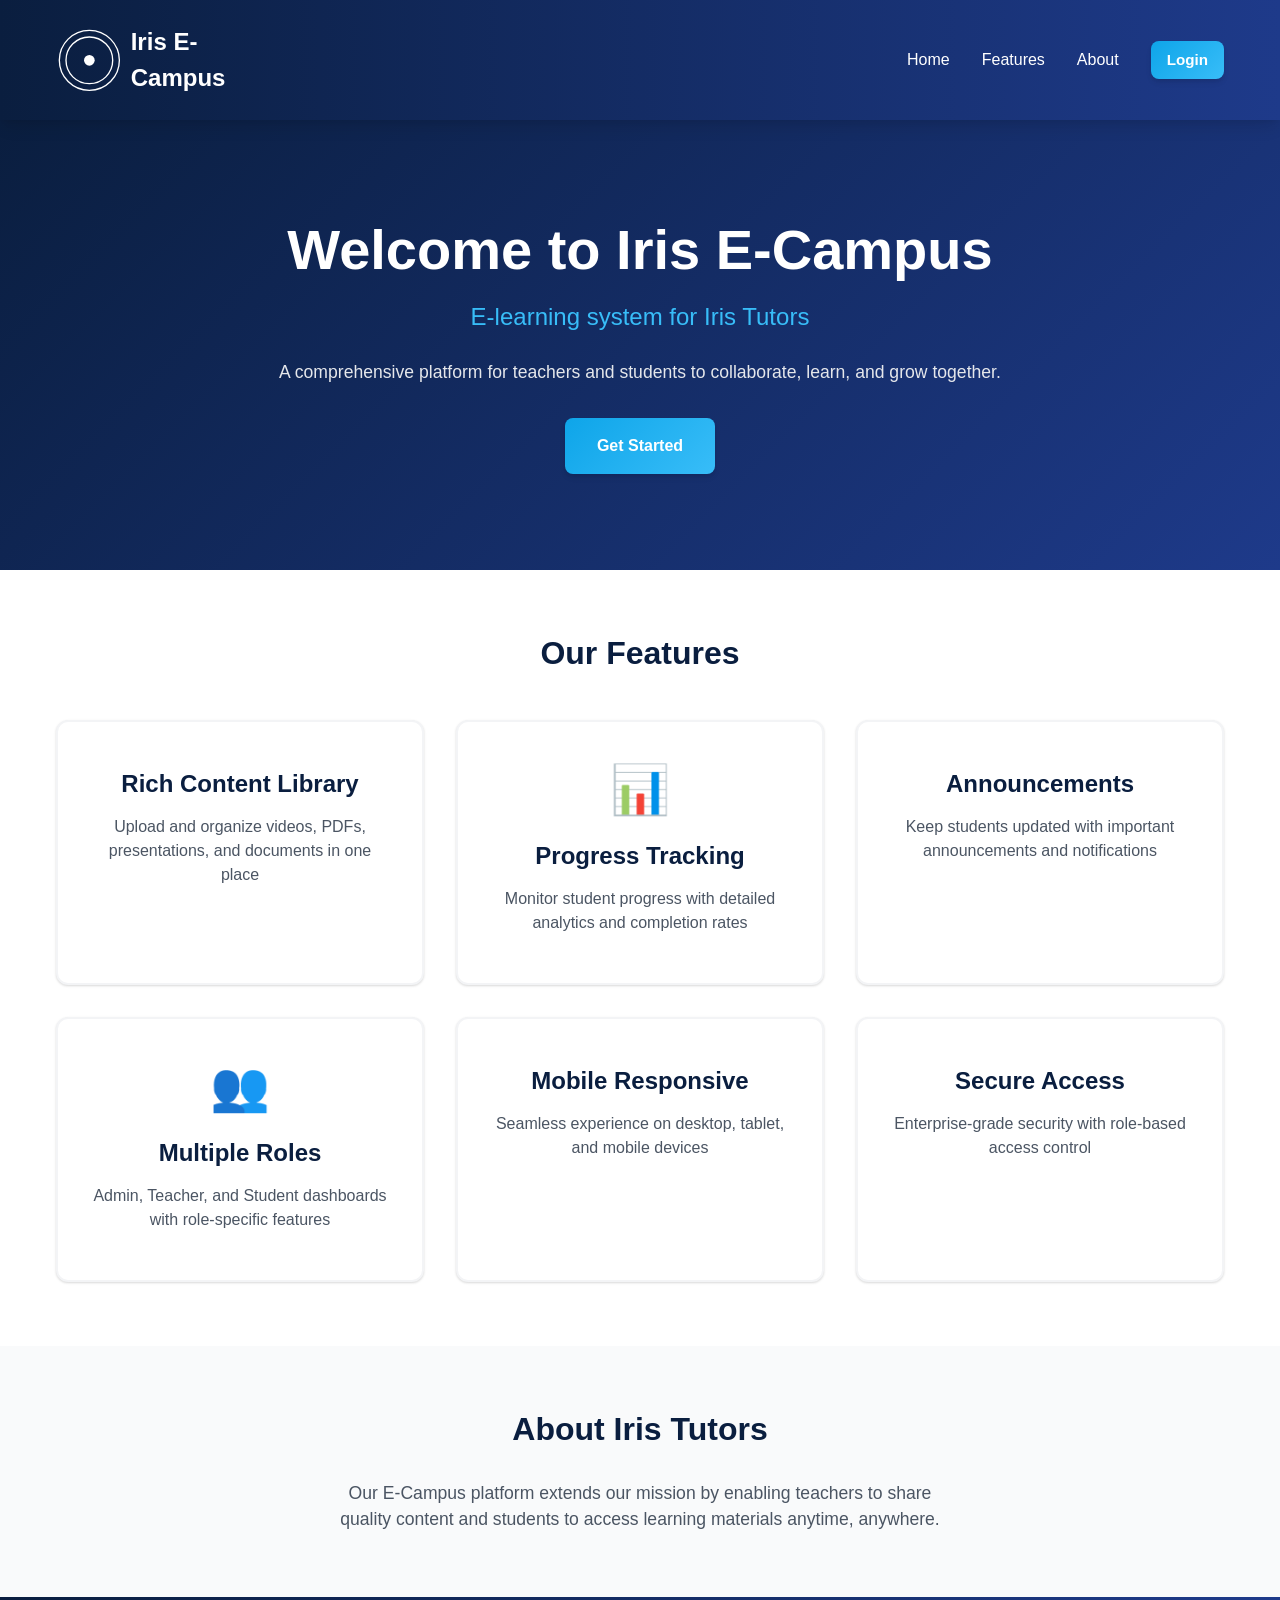
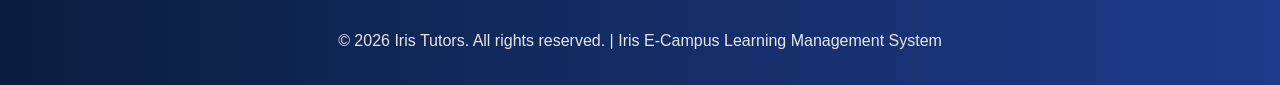
==== commit 5da02d7c: "Update index.html" ====
--- a/index.html
+++ b/index.html
@@ -12,7 +12,7 @@
         <div class="container">
             <div class="navbar-brand">
                 <div class="logo">
-                    <svg class="logo-icon" viewBox="0 0 100 100" xmlns="http://www.w3.org/2000/svg">
+                    <svg class="" viewBox="0 0 100 100" xmlns="">
                         <circle cx="50" cy="50" r="45" fill="none" stroke="currentColor" stroke-width="2"/>
                         <circle cx="50" cy="50" r="35" fill="none" stroke="currentColor" stroke-width="2"/>
                         <circle cx="50" cy="50" r="8" fill="currentColor"/>
